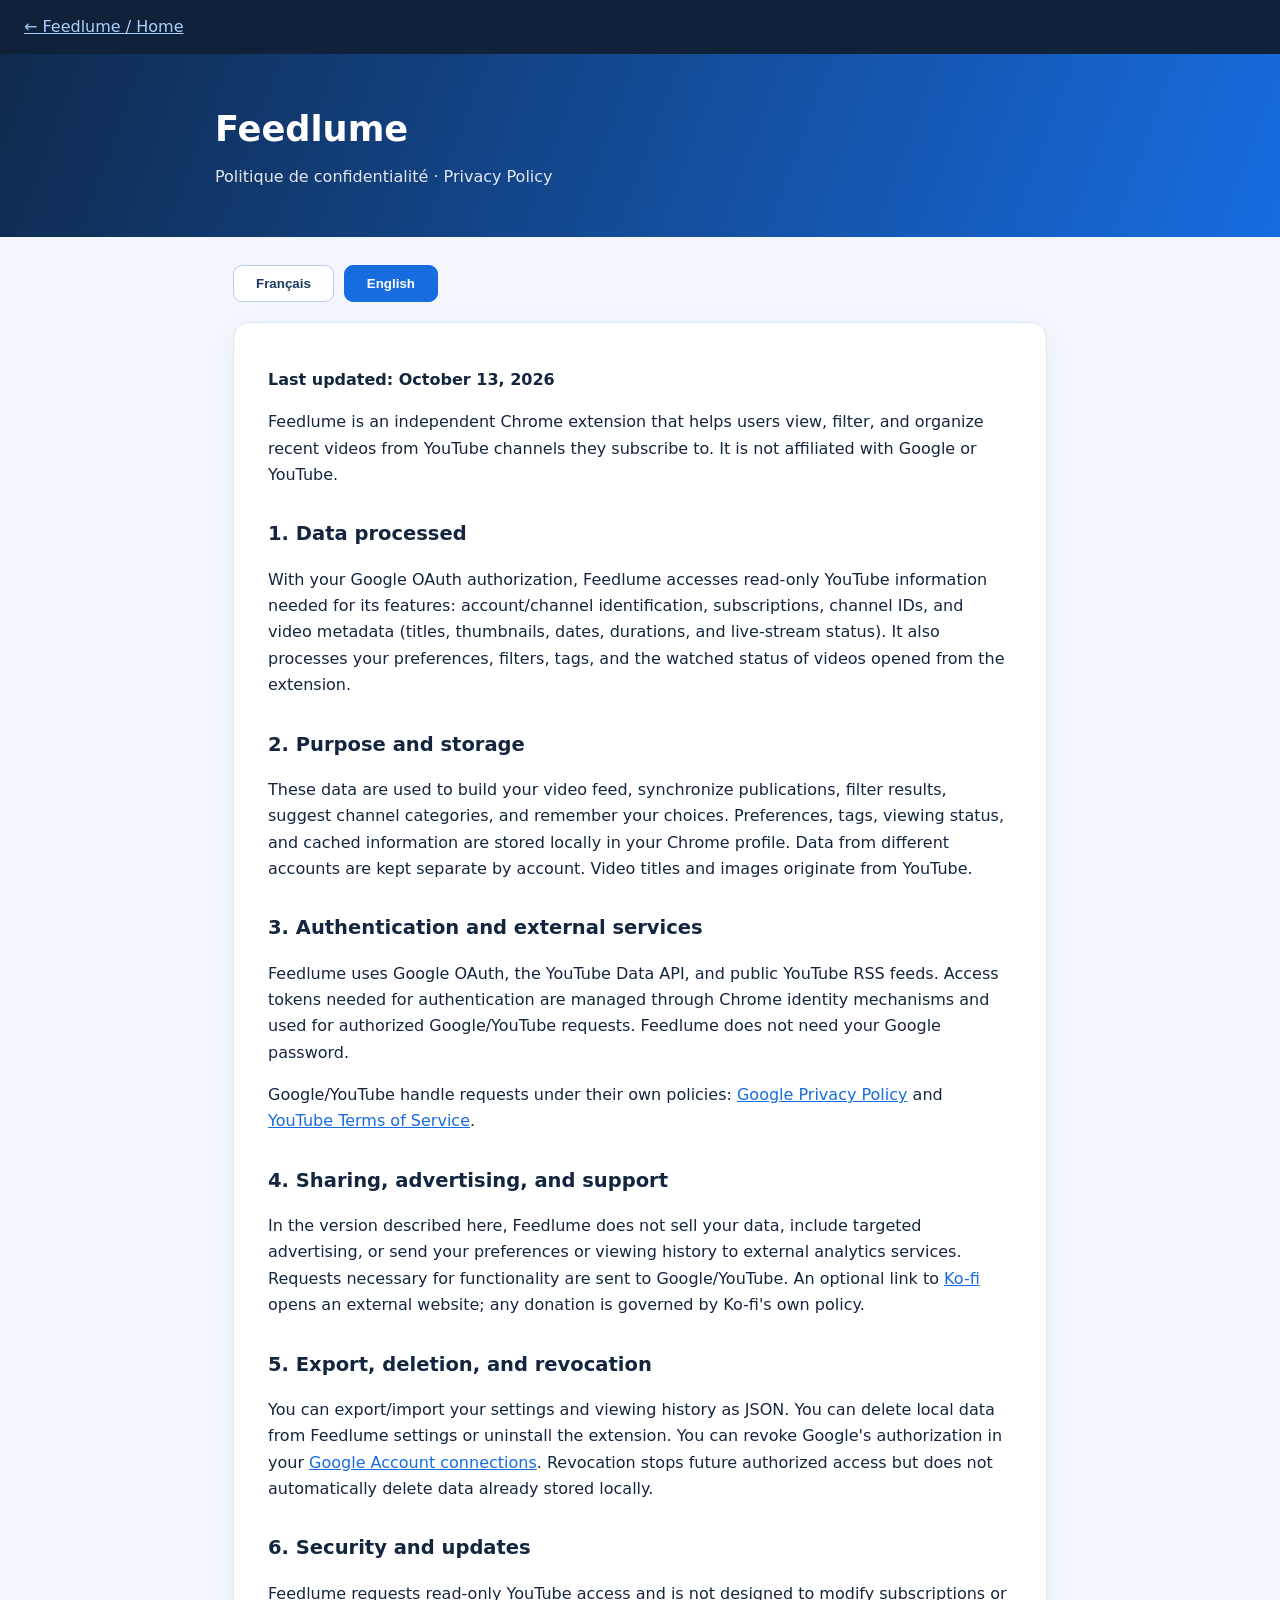
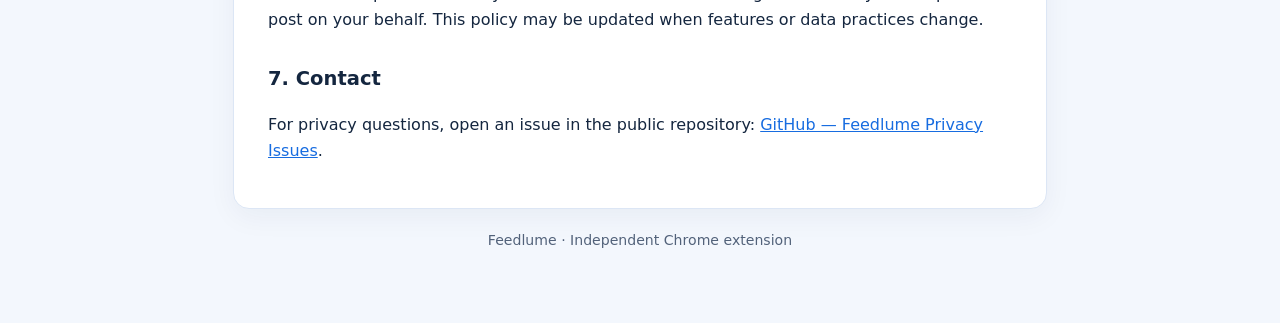
==== privacy/index.html @ 208792be "Add files via upload" ====
<!doctype html>
<html lang="fr">
<head>
<meta charset="utf-8"><meta name="viewport" content="width=device-width, initial-scale=1">
<title>Feedlume — Politique de confidentialité / Privacy Policy</title>
<meta name="description" content="Politique de confidentialité de l’extension Chrome Feedlume / Feedlume Chrome extension privacy policy.">
<style>
:root{color-scheme:light dark;font-family:system-ui,-apple-system,Segoe UI,Roboto,sans-serif}*{box-sizing:border-box}body{margin:0;background:#f3f7fd;color:#14263f;line-height:1.65}header{background:linear-gradient(110deg,#102a4d,#176ce0);color:white;padding:46px 20px}main{max-width:850px;margin:28px auto 70px;padding:0 18px}article{background:white;border:1px solid #dce6f5;border-radius:16px;padding:28px 34px;box-shadow:0 8px 28px #102a4d0d}h1{margin:0;font-size:2.2rem}h2{margin:30px 0 8px;font-size:1.22rem}p,li{font-size:1rem}a{color:#176ce0}header p{margin:6px 0 0;opacity:.88}.tabs{display:flex;gap:10px;margin:0 0 20px}.tabs button{border:1px solid #b9cbea;background:white;color:#193a63;padding:10px 22px;border-radius:9px;font-weight:700;cursor:pointer}.tabs button[aria-pressed=true]{background:#176ce0;color:white;border-color:#176ce0}.lang[hidden]{display:none}footer{font-size:.88rem;color:#52627a;margin:20px 0;text-align:center}@media(max-width:560px){article{padding:22px 18px}h1{font-size:1.7rem}}
</style>
</head>
<body>
<nav style="padding:14px 24px;background:#10213a"><a href="/" style="color:#a9d1ff">← Feedlume / Home</a></nav><header><div style="max-width:850px;margin:auto"><h1>Feedlume</h1><p>Politique de confidentialité · Privacy Policy</p></div></header>
<main>
<div class="tabs" role="group" aria-label="Language"><button type="button" id="frButton" aria-pressed="true">Français</button><button type="button" id="enButton" aria-pressed="false">English</button></div>
<article class="lang" id="fr" lang="fr">
<p><strong>Dernière mise à jour : 13 octobre 2026</strong></p>
<p>Feedlume est une extension Chrome indépendante qui aide à consulter, filtrer et organiser les vidéos récentes des chaînes YouTube auxquelles vous êtes abonné. Elle n’est pas affiliée à Google ou YouTube.</p>
<h2>1. Données traitées</h2>
<p>Avec votre autorisation Google OAuth, Feedlume accède en lecture seule aux données YouTube nécessaires à ses fonctions : identification du compte/chaîne, liste des abonnements, identifiants de chaînes et métadonnées des vidéos (titres, miniatures, dates, durées et états de diffusion). Feedlume traite aussi vos préférences, filtres, tags et l’état « consulté » des vidéos ouvertes depuis l’extension.</p>
<h2>2. Utilisation et conservation</h2>
<p>Ces données servent à construire votre flux de vidéos, synchroniser les publications, filtrer les résultats, proposer des catégories de chaînes et mémoriser vos choix. Les préférences, tags, historiques de consultation et données mises en cache sont conservés localement dans votre profil Chrome. Les données de différents comptes sont séparées par compte. Les titres et images des vidéos proviennent de YouTube.</p>
<h2>3. Connexion et services externes</h2>
<p>Feedlume utilise Google OAuth et l’API YouTube Data ainsi que les flux RSS publics YouTube. Les jetons d’accès nécessaires à l’authentification sont gérés par les mécanismes d’identité de Chrome ; Feedlume les utilise pour les appels autorisés à Google/YouTube. Feedlume n’a pas besoin de votre mot de passe Google.</p>
<p>Les services Google/YouTube traitent les requêtes selon leurs propres règles : <a href="https://policies.google.com/privacy">Politique de confidentialité Google</a> et <a href="https://www.youtube.com/t/terms">Conditions YouTube</a>.</p>
<h2>4. Partage, publicité et soutien</h2>
<p>Dans la version décrite ici, Feedlume ne vend pas vos données, n’intègre pas de publicité ciblée et ne transmet pas vos préférences ou historiques à un service d’analyse externe. Les requêtes nécessaires au fonctionnement sont envoyées à Google/YouTube. Un lien facultatif vers <a href="https://ko-fi.com/ppraistlin">Ko-fi</a> ouvre un site externe : tout don y est régi par la politique de Ko-fi.</p>
<h2>5. Export, suppression et révocation</h2>
<p>Vous pouvez exporter/importer vos paramètres et historiques au format JSON. Vous pouvez supprimer les données locales depuis les paramètres de Feedlume ou désinstaller l’extension. Vous pouvez révoquer l’autorisation Google dans les <a href="https://myaccount.google.com/connections">connexions de votre compte Google</a>. La révocation empêche les futurs accès autorisés mais ne supprime pas automatiquement les données déjà stockées localement.</p>
<h2>6. Sécurité et modifications</h2>
<p>Feedlume demande l’accès YouTube en lecture seule et n’est pas conçu pour modifier vos abonnements ou publier en votre nom. Cette politique peut être mise à jour si les fonctionnalités ou les traitements de données changent.</p>
<h2>7. Contact</h2>
<p>Pour toute question concernant la confidentialité, ouvrez une demande dans le dépôt public : <a href="https://github.com/ppRaistlin/feedlume-privacy/issues">GitHub — Feedlume Privacy Issues</a>.</p>
</article>
<article class="lang" id="en" lang="en" hidden>
<p><strong>Last updated: October 13, 2026</strong></p>
<p>Feedlume is an independent Chrome extension that helps users view, filter, and organize recent videos from YouTube channels they subscribe to. It is not affiliated with Google or YouTube.</p>
<h2>1. Data processed</h2>
<p>With your Google OAuth authorization, Feedlume accesses read-only YouTube information needed for its features: account/channel identification, subscriptions, channel IDs, and video metadata (titles, thumbnails, dates, durations, and live-stream status). It also processes your preferences, filters, tags, and the watched status of videos opened from the extension.</p>
<h2>2. Purpose and storage</h2>
<p>These data are used to build your video feed, synchronize publications, filter results, suggest channel categories, and remember your choices. Preferences, tags, viewing status, and cached information are stored locally in your Chrome profile. Data from different accounts are kept separate by account. Video titles and images originate from YouTube.</p>
<h2>3. Authentication and external services</h2>
<p>Feedlume uses Google OAuth, the YouTube Data API, and public YouTube RSS feeds. Access tokens needed for authentication are managed through Chrome identity mechanisms and used for authorized Google/YouTube requests. Feedlume does not need your Google password.</p>
<p>Google/YouTube handle requests under their own policies: <a href="https://policies.google.com/privacy">Google Privacy Policy</a> and <a href="https://www.youtube.com/t/terms">YouTube Terms of Service</a>.</p>
<h2>4. Sharing, advertising, and support</h2>
<p>In the version described here, Feedlume does not sell your data, include targeted advertising, or send your preferences or viewing history to external analytics services. Requests necessary for functionality are sent to Google/YouTube. An optional link to <a href="https://ko-fi.com/ppraistlin">Ko-fi</a> opens an external website; any donation is governed by Ko-fi's own policy.</p>
<h2>5. Export, deletion, and revocation</h2>
<p>You can export/import your settings and viewing history as JSON. You can delete local data from Feedlume settings or uninstall the extension. You can revoke Google's authorization in your <a href="https://myaccount.google.com/connections">Google Account connections</a>. Revocation stops future authorized access but does not automatically delete data already stored locally.</p>
<h2>6. Security and updates</h2>
<p>Feedlume requests read-only YouTube access and is not designed to modify subscriptions or post on your behalf. This policy may be updated when features or data practices change.</p>
<h2>7. Contact</h2>
<p>For privacy questions, open an issue in the public repository: <a href="https://github.com/ppRaistlin/feedlume-privacy/issues">GitHub — Feedlume Privacy Issues</a>.</p>
</article>
<footer>Feedlume · Independent Chrome extension</footer>
</main>
<script>
const fr=document.getElementById('fr'),en=document.getElementById('en'),frB=document.getElementById('frButton'),enB=document.getElementById('enButton');
function show(lang){const english=lang==='en';fr.hidden=english;en.hidden=!english;frB.setAttribute('aria-pressed',String(!english));enB.setAttribute('aria-pressed',String(english));document.documentElement.lang=lang;}
frB.addEventListener('click',()=>show('fr'));enB.addEventListener('click',()=>show('en'));
if((navigator.language||'').toLowerCase().startsWith('en'))show('en');
</script>
</body></html>
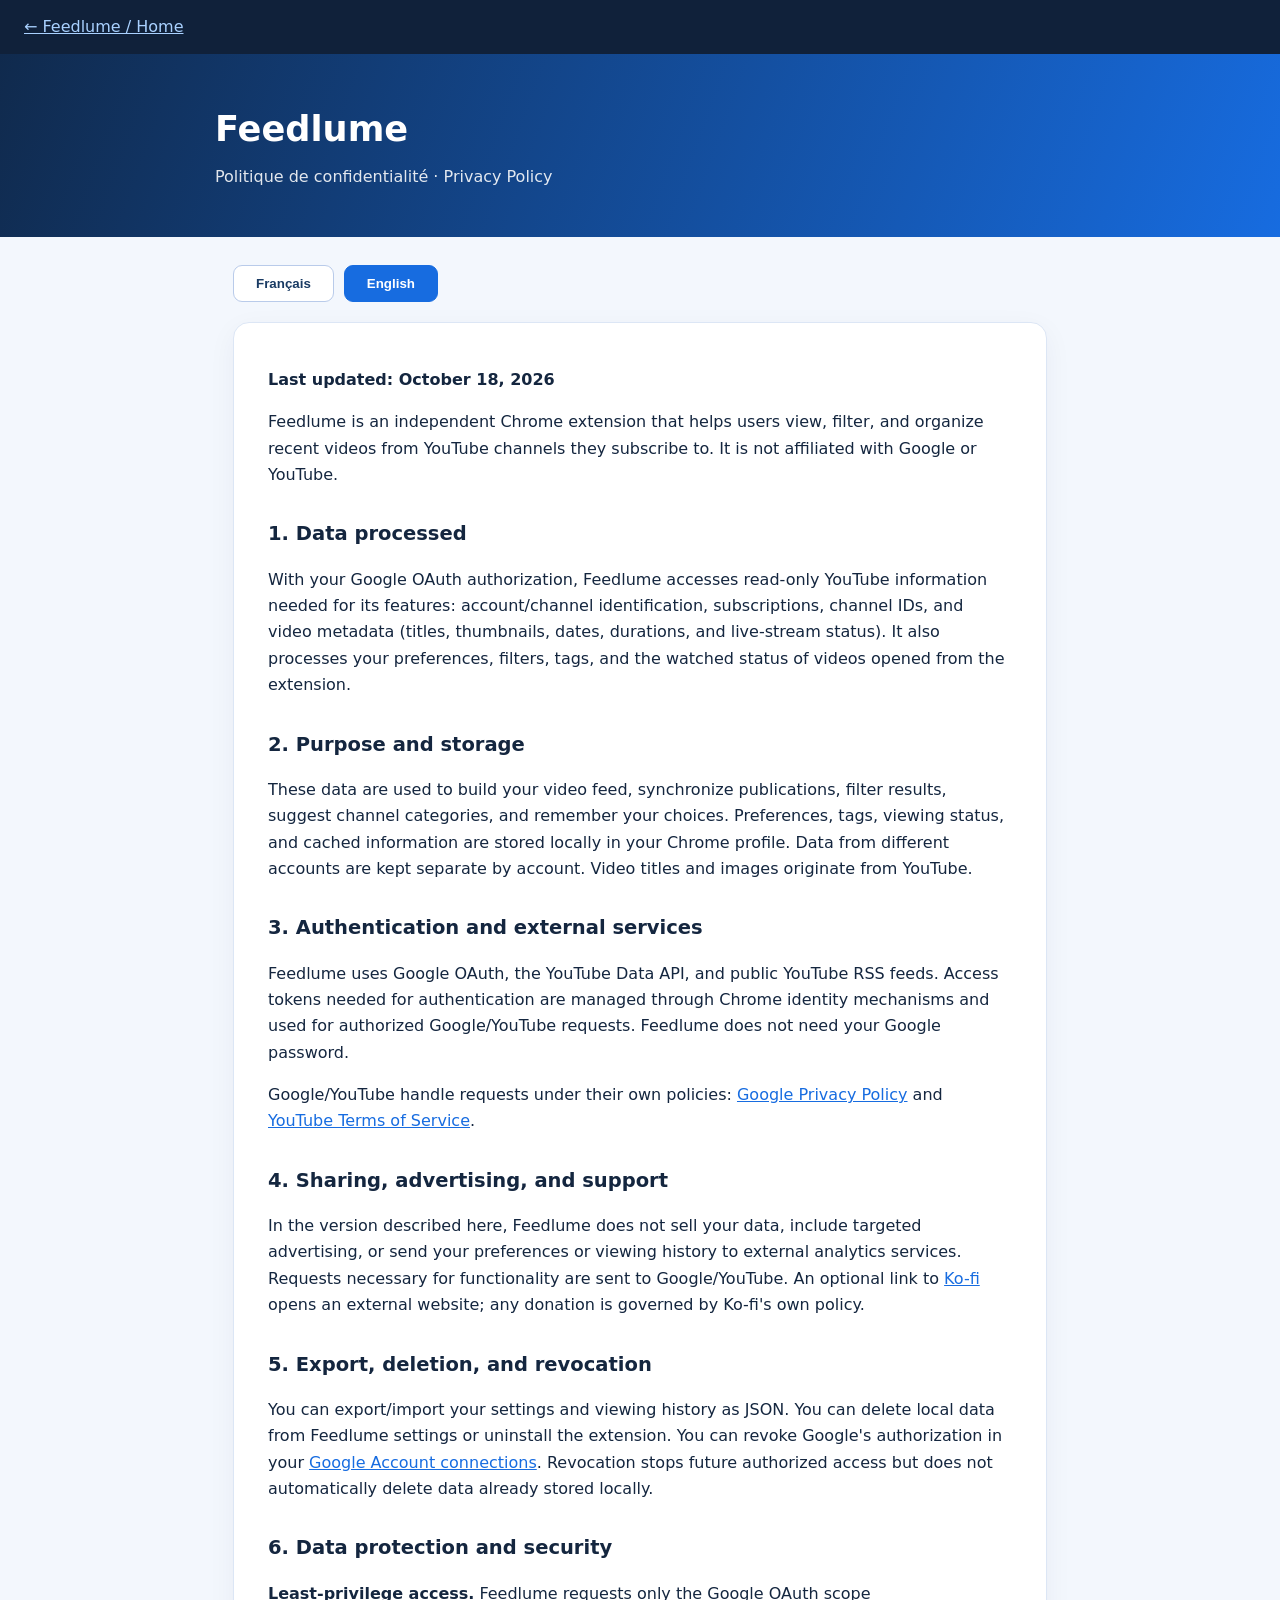
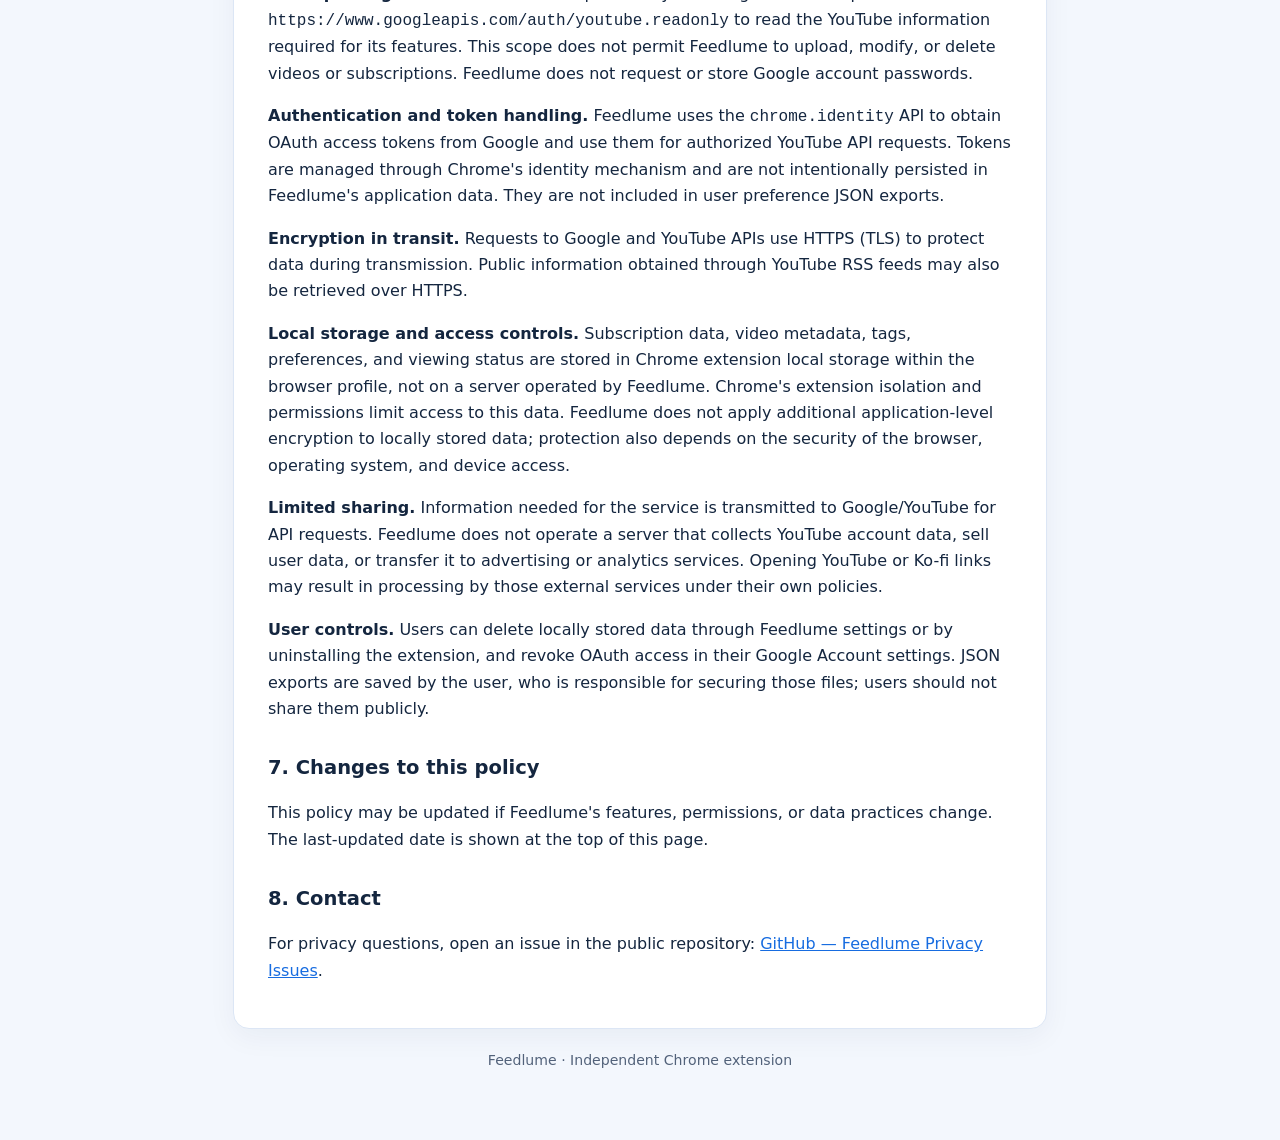
==== commit 380afbd2: "Add files via upload" ====
--- a/privacy/index.html
+++ b/privacy/index.html
@@ -13,7 +13,7 @@
 <main>
 <div class="tabs" role="group" aria-label="Language"><button type="button" id="frButton" aria-pressed="true">Français</button><button type="button" id="enButton" aria-pressed="false">English</button></div>
 <article class="lang" id="fr" lang="fr">
-<p><strong>Dernière mise à jour : 13 octobre 2026</strong></p>
+<p><strong>Dernière mise à jour : 18 octobre 2026</strong></p>
 <p>Feedlume est une extension Chrome indépendante qui aide à consulter, filtrer et organiser les vidéos récentes des chaînes YouTube auxquelles vous êtes abonné. Elle n’est pas affiliée à Google ou YouTube.</p>
 <h2>1. Données traitées</h2>
 <p>Avec votre autorisation Google OAuth, Feedlume accède en lecture seule aux données YouTube nécessaires à ses fonctions : identification du compte/chaîne, liste des abonnements, identifiants de chaînes et métadonnées des vidéos (titres, miniatures, dates, durées et états de diffusion). Feedlume traite aussi vos préférences, filtres, tags et l’état « consulté » des vidéos ouvertes depuis l’extension.</p>
@@ -26,13 +26,20 @@
 <p>Dans la version décrite ici, Feedlume ne vend pas vos données, n’intègre pas de publicité ciblée et ne transmet pas vos préférences ou historiques à un service d’analyse externe. Les requêtes nécessaires au fonctionnement sont envoyées à Google/YouTube. Un lien facultatif vers <a href="https://ko-fi.com/ppraistlin">Ko-fi</a> ouvre un site externe : tout don y est régi par la politique de Ko-fi.</p>
 <h2>5. Export, suppression et révocation</h2>
 <p>Vous pouvez exporter/importer vos paramètres et historiques au format JSON. Vous pouvez supprimer les données locales depuis les paramètres de Feedlume ou désinstaller l’extension. Vous pouvez révoquer l’autorisation Google dans les <a href="https://myaccount.google.com/connections">connexions de votre compte Google</a>. La révocation empêche les futurs accès autorisés mais ne supprime pas automatiquement les données déjà stockées localement.</p>
-<h2>6. Sécurité et modifications</h2>
-<p>Feedlume demande l’accès YouTube en lecture seule et n’est pas conçu pour modifier vos abonnements ou publier en votre nom. Cette politique peut être mise à jour si les fonctionnalités ou les traitements de données changent.</p>
-<h2>7. Contact</h2>
+<h2>6. Protection et sécurité des données</h2>
+<p><strong>Accès limité.</strong> Feedlume demande uniquement l’autorisation Google OAuth <code>https://www.googleapis.com/auth/youtube.readonly</code> pour lire les informations YouTube nécessaires à ses fonctionnalités. Cette autorisation ne permet pas à Feedlume de publier, modifier ou supprimer des vidéos ou des abonnements. Aucun mot de passe Google n’est demandé ou enregistré par Feedlume.</p>
+<p><strong>Authentification.</strong> Feedlume utilise l’API <code>chrome.identity</code> pour demander des jetons OAuth à Google et les utiliser lors des appels autorisés à YouTube. Les jetons sont gérés par le mécanisme d’identité de Chrome et ne sont pas volontairement enregistrés dans les données applicatives de Feedlume. Ils ne sont pas inclus dans les exports JSON de préférences.</p>
+<p><strong>Chiffrement en transit.</strong> Les requêtes vers les API Google et YouTube sont effectuées via HTTPS (TLS), qui protège les données pendant leur transmission. Les informations publiques obtenues via les flux RSS YouTube peuvent également être récupérées par HTTPS.</p>
+<p><strong>Stockage et accès local.</strong> Les abonnements, métadonnées vidéo, tags, préférences et états de consultation sont conservés dans le stockage local de l’extension Chrome, dans le profil du navigateur. Ils ne sont pas stockés sur un serveur exploité par Feedlume. L’accès à ces données est limité par l’isolation et les permissions des extensions Chrome. Feedlume ne met pas en place de chiffrement applicatif supplémentaire pour ces données locales : leur protection dépend aussi de la sécurité du navigateur, du système et de l’accès à l’appareil.</p>
+<p><strong>Partage limité.</strong> Les données nécessaires aux fonctionnalités sont transmises aux services Google/YouTube pour les requêtes API. Feedlume n’exploite pas de serveur de collecte des données YouTube, ne vend pas les données des utilisateurs et ne les transmet pas à des services publicitaires ou d’analyse. L’ouverture de liens YouTube ou Ko-fi peut entraîner un traitement des données par ces services selon leurs propres politiques.</p>
+<p><strong>Contrôle par l’utilisateur.</strong> Les données locales peuvent être supprimées depuis les paramètres de Feedlume ou en désinstallant l’extension. L’accès OAuth peut être révoqué dans les paramètres du compte Google. Les exports JSON sont enregistrés par l’utilisateur : leur sécurité dépend de l’emplacement où ils sont conservés. Nous recommandons de ne pas les partager publiquement.</p>
+<h2>7. Modifications de cette politique</h2>
+<p>Cette politique peut évoluer si les fonctionnalités, les autorisations ou les traitements de données de Feedlume changent. La date de mise à jour figurera en haut de la page.</p>
+<h2>8. Contact</h2>
 <p>Pour toute question concernant la confidentialité, ouvrez une demande dans le dépôt public : <a href="https://github.com/ppRaistlin/feedlume-privacy/issues">GitHub — Feedlume Privacy Issues</a>.</p>
 </article>
 <article class="lang" id="en" lang="en" hidden>
-<p><strong>Last updated: October 13, 2026</strong></p>
+<p><strong>Last updated: October 18, 2026</strong></p>
 <p>Feedlume is an independent Chrome extension that helps users view, filter, and organize recent videos from YouTube channels they subscribe to. It is not affiliated with Google or YouTube.</p>
 <h2>1. Data processed</h2>
 <p>With your Google OAuth authorization, Feedlume accesses read-only YouTube information needed for its features: account/channel identification, subscriptions, channel IDs, and video metadata (titles, thumbnails, dates, durations, and live-stream status). It also processes your preferences, filters, tags, and the watched status of videos opened from the extension.</p>
@@ -45,9 +52,16 @@
 <p>In the version described here, Feedlume does not sell your data, include targeted advertising, or send your preferences or viewing history to external analytics services. Requests necessary for functionality are sent to Google/YouTube. An optional link to <a href="https://ko-fi.com/ppraistlin">Ko-fi</a> opens an external website; any donation is governed by Ko-fi's own policy.</p>
 <h2>5. Export, deletion, and revocation</h2>
 <p>You can export/import your settings and viewing history as JSON. You can delete local data from Feedlume settings or uninstall the extension. You can revoke Google's authorization in your <a href="https://myaccount.google.com/connections">Google Account connections</a>. Revocation stops future authorized access but does not automatically delete data already stored locally.</p>
-<h2>6. Security and updates</h2>
-<p>Feedlume requests read-only YouTube access and is not designed to modify subscriptions or post on your behalf. This policy may be updated when features or data practices change.</p>
-<h2>7. Contact</h2>
+<h2>6. Data protection and security</h2>
+<p><strong>Least-privilege access.</strong> Feedlume requests only the Google OAuth scope <code>https://www.googleapis.com/auth/youtube.readonly</code> to read the YouTube information required for its features. This scope does not permit Feedlume to upload, modify, or delete videos or subscriptions. Feedlume does not request or store Google account passwords.</p>
+<p><strong>Authentication and token handling.</strong> Feedlume uses the <code>chrome.identity</code> API to obtain OAuth access tokens from Google and use them for authorized YouTube API requests. Tokens are managed through Chrome's identity mechanism and are not intentionally persisted in Feedlume's application data. They are not included in user preference JSON exports.</p>
+<p><strong>Encryption in transit.</strong> Requests to Google and YouTube APIs use HTTPS (TLS) to protect data during transmission. Public information obtained through YouTube RSS feeds may also be retrieved over HTTPS.</p>
+<p><strong>Local storage and access controls.</strong> Subscription data, video metadata, tags, preferences, and viewing status are stored in Chrome extension local storage within the browser profile, not on a server operated by Feedlume. Chrome's extension isolation and permissions limit access to this data. Feedlume does not apply additional application-level encryption to locally stored data; protection also depends on the security of the browser, operating system, and device access.</p>
+<p><strong>Limited sharing.</strong> Information needed for the service is transmitted to Google/YouTube for API requests. Feedlume does not operate a server that collects YouTube account data, sell user data, or transfer it to advertising or analytics services. Opening YouTube or Ko-fi links may result in processing by those external services under their own policies.</p>
+<p><strong>User controls.</strong> Users can delete locally stored data through Feedlume settings or by uninstalling the extension, and revoke OAuth access in their Google Account settings. JSON exports are saved by the user, who is responsible for securing those files; users should not share them publicly.</p>
+<h2>7. Changes to this policy</h2>
+<p>This policy may be updated if Feedlume's features, permissions, or data practices change. The last-updated date is shown at the top of this page.</p>
+<h2>8. Contact</h2>
 <p>For privacy questions, open an issue in the public repository: <a href="https://github.com/ppRaistlin/feedlume-privacy/issues">GitHub — Feedlume Privacy Issues</a>.</p>
 </article>
 <footer>Feedlume · Independent Chrome extension</footer>
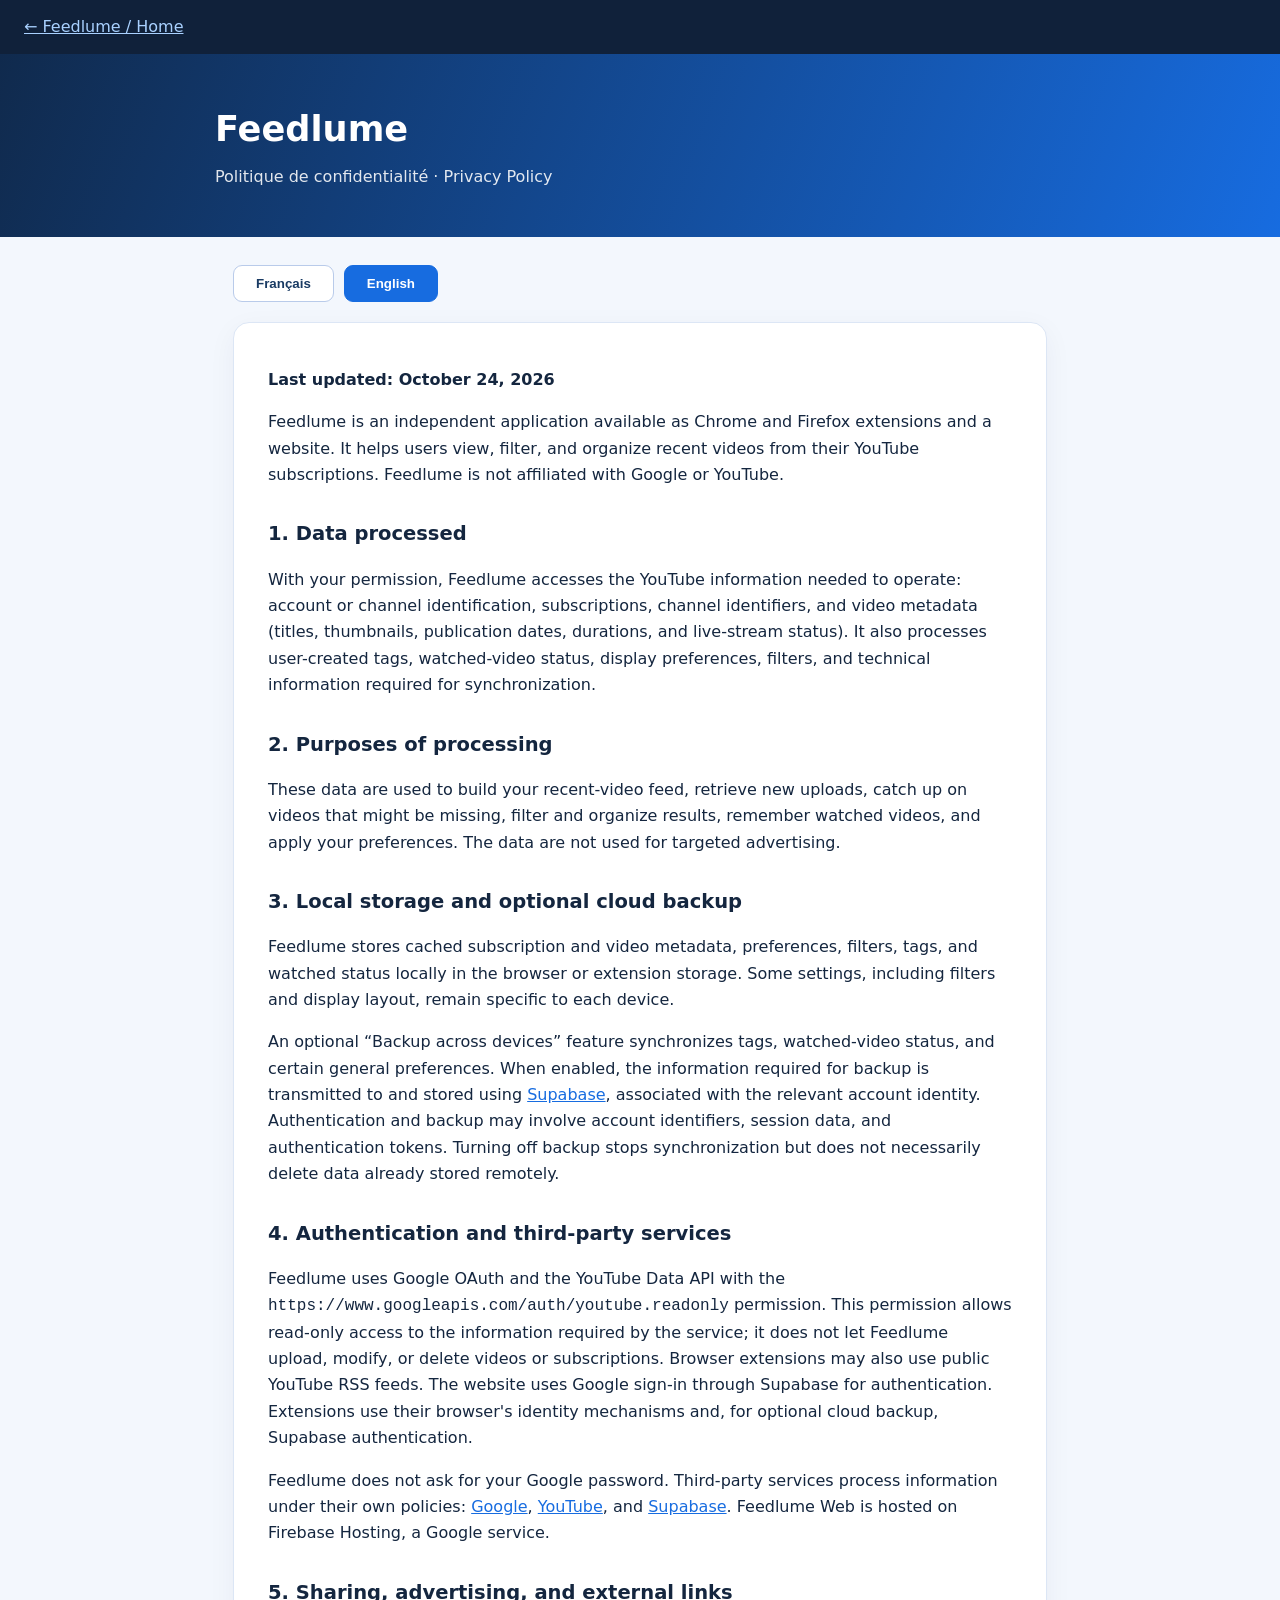
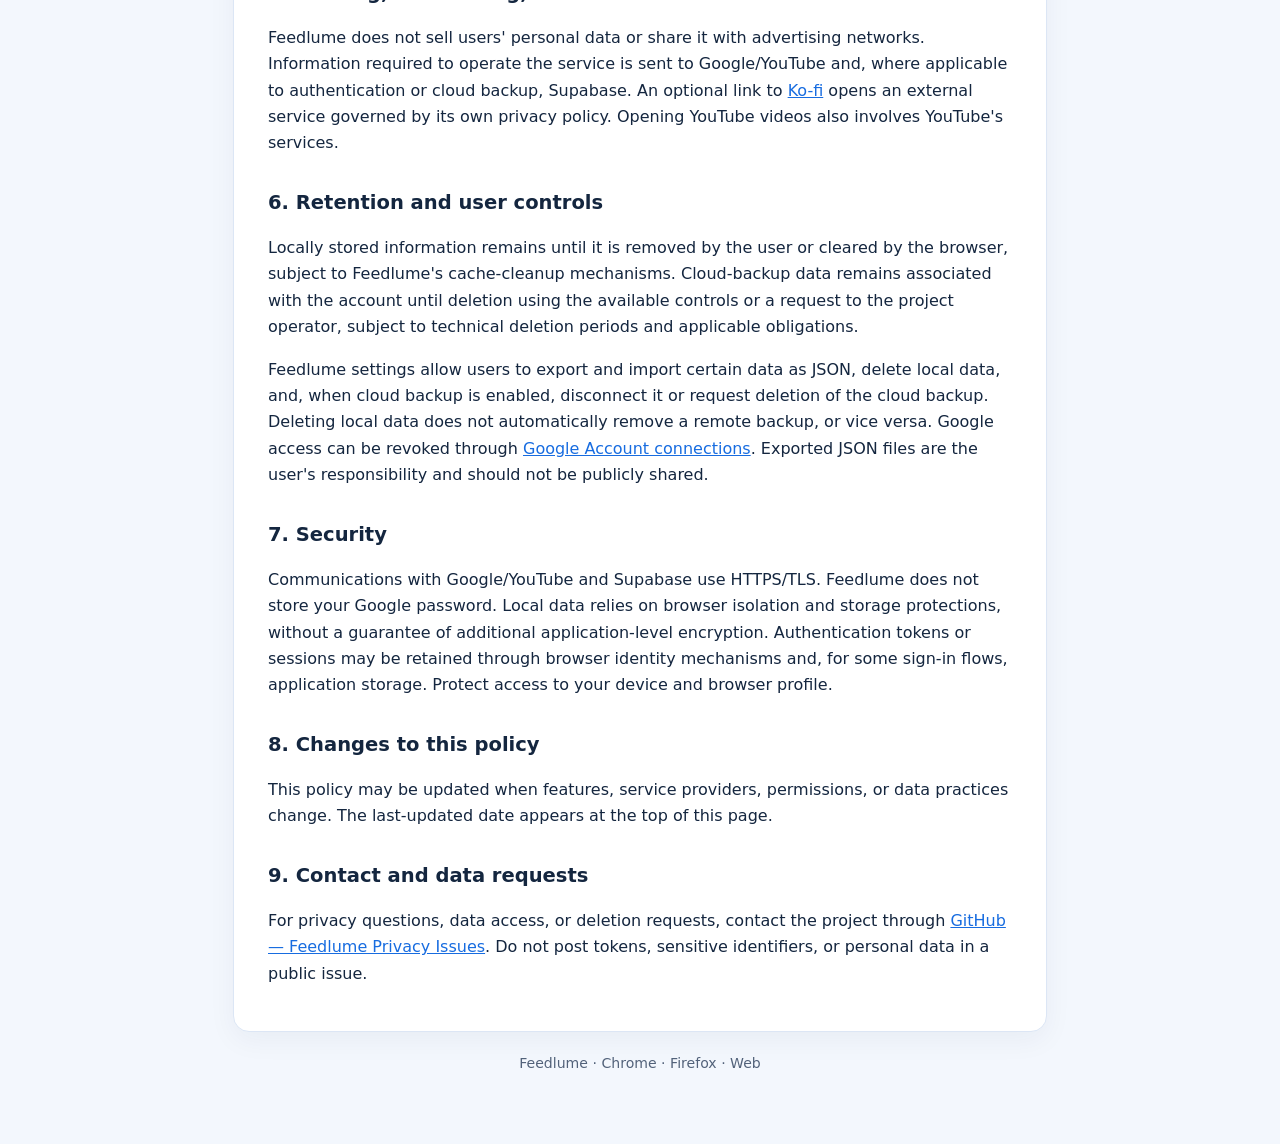
==== commit 1717d4c2: "Add files via upload" ====
--- a/privacy/index.html
+++ b/privacy/index.html
@@ -1,9 +1,11 @@
 <!doctype html>
+
+
 <html lang="fr">
 <head>
-<meta charset="utf-8"><meta name="viewport" content="width=device-width, initial-scale=1">
+<meta charset="utf-8"/><meta content="width=device-width, initial-scale=1" name="viewport"/>
 <title>Feedlume — Politique de confidentialité / Privacy Policy</title>
-<meta name="description" content="Politique de confidentialité de l’extension Chrome Feedlume / Feedlume Chrome extension privacy policy.">
+<meta content="Politique de confidentialité Feedlume pour Chrome, Firefox et Web / Feedlume privacy policy for Chrome, Firefox and Web." name="description"/>
 <style>
 :root{color-scheme:light dark;font-family:system-ui,-apple-system,Segoe UI,Roboto,sans-serif}*{box-sizing:border-box}body{margin:0;background:#f3f7fd;color:#14263f;line-height:1.65}header{background:linear-gradient(110deg,#102a4d,#176ce0);color:white;padding:46px 20px}main{max-width:850px;margin:28px auto 70px;padding:0 18px}article{background:white;border:1px solid #dce6f5;border-radius:16px;padding:28px 34px;box-shadow:0 8px 28px #102a4d0d}h1{margin:0;font-size:2.2rem}h2{margin:30px 0 8px;font-size:1.22rem}p,li{font-size:1rem}a{color:#176ce0}header p{margin:6px 0 0;opacity:.88}.tabs{display:flex;gap:10px;margin:0 0 20px}.tabs button{border:1px solid #b9cbea;background:white;color:#193a63;padding:10px 22px;border-radius:9px;font-weight:700;cursor:pointer}.tabs button[aria-pressed=true]{background:#176ce0;color:white;border-color:#176ce0}.lang[hidden]{display:none}footer{font-size:.88rem;color:#52627a;margin:20px 0;text-align:center}@media(max-width:560px){article{padding:22px 18px}h1{font-size:1.7rem}}
 </style>
@@ -11,60 +13,58 @@
 <body>
 <nav style="padding:14px 24px;background:#10213a"><a href="/" style="color:#a9d1ff">← Feedlume / Home</a></nav><header><div style="max-width:850px;margin:auto"><h1>Feedlume</h1><p>Politique de confidentialité · Privacy Policy</p></div></header>
 <main>
-<div class="tabs" role="group" aria-label="Language"><button type="button" id="frButton" aria-pressed="true">Français</button><button type="button" id="enButton" aria-pressed="false">English</button></div>
+<div aria-label="Language" class="tabs" role="group"><button aria-pressed="true" id="frButton" type="button">Français</button><button aria-pressed="false" id="enButton" type="button">English</button></div>
 <article class="lang" id="fr" lang="fr">
-<p><strong>Dernière mise à jour : 18 octobre 2026</strong></p>
-<p>Feedlume est une extension Chrome indépendante qui aide à consulter, filtrer et organiser les vidéos récentes des chaînes YouTube auxquelles vous êtes abonné. Elle n’est pas affiliée à Google ou YouTube.</p>
+<p><strong>Dernière mise à jour : 24 octobre 2026</strong></p>
+<p>Feedlume est une application indépendante disponible sous forme d’extensions Chrome et Firefox et de site Web. Elle permet de consulter, filtrer et organiser les vidéos récentes des chaînes YouTube auxquelles vous êtes abonné. Feedlume n’est pas affilié à Google ou YouTube.</p>
 <h2>1. Données traitées</h2>
-<p>Avec votre autorisation Google OAuth, Feedlume accède en lecture seule aux données YouTube nécessaires à ses fonctions : identification du compte/chaîne, liste des abonnements, identifiants de chaînes et métadonnées des vidéos (titres, miniatures, dates, durées et états de diffusion). Feedlume traite aussi vos préférences, filtres, tags et l’état « consulté » des vidéos ouvertes depuis l’extension.</p>
-<h2>2. Utilisation et conservation</h2>
-<p>Ces données servent à construire votre flux de vidéos, synchroniser les publications, filtrer les résultats, proposer des catégories de chaînes et mémoriser vos choix. Les préférences, tags, historiques de consultation et données mises en cache sont conservés localement dans votre profil Chrome. Les données de différents comptes sont séparées par compte. Les titres et images des vidéos proviennent de YouTube.</p>
-<h2>3. Connexion et services externes</h2>
-<p>Feedlume utilise Google OAuth et l’API YouTube Data ainsi que les flux RSS publics YouTube. Les jetons d’accès nécessaires à l’authentification sont gérés par les mécanismes d’identité de Chrome ; Feedlume les utilise pour les appels autorisés à Google/YouTube. Feedlume n’a pas besoin de votre mot de passe Google.</p>
-<p>Les services Google/YouTube traitent les requêtes selon leurs propres règles : <a href="https://policies.google.com/privacy">Politique de confidentialité Google</a> et <a href="https://www.youtube.com/t/terms">Conditions YouTube</a>.</p>
-<h2>4. Partage, publicité et soutien</h2>
-<p>Dans la version décrite ici, Feedlume ne vend pas vos données, n’intègre pas de publicité ciblée et ne transmet pas vos préférences ou historiques à un service d’analyse externe. Les requêtes nécessaires au fonctionnement sont envoyées à Google/YouTube. Un lien facultatif vers <a href="https://ko-fi.com/ppraistlin">Ko-fi</a> ouvre un site externe : tout don y est régi par la politique de Ko-fi.</p>
-<h2>5. Export, suppression et révocation</h2>
-<p>Vous pouvez exporter/importer vos paramètres et historiques au format JSON. Vous pouvez supprimer les données locales depuis les paramètres de Feedlume ou désinstaller l’extension. Vous pouvez révoquer l’autorisation Google dans les <a href="https://myaccount.google.com/connections">connexions de votre compte Google</a>. La révocation empêche les futurs accès autorisés mais ne supprime pas automatiquement les données déjà stockées localement.</p>
-<h2>6. Protection et sécurité des données</h2>
-<p><strong>Accès limité.</strong> Feedlume demande uniquement l’autorisation Google OAuth <code>https://www.googleapis.com/auth/youtube.readonly</code> pour lire les informations YouTube nécessaires à ses fonctionnalités. Cette autorisation ne permet pas à Feedlume de publier, modifier ou supprimer des vidéos ou des abonnements. Aucun mot de passe Google n’est demandé ou enregistré par Feedlume.</p>
-<p><strong>Authentification.</strong> Feedlume utilise l’API <code>chrome.identity</code> pour demander des jetons OAuth à Google et les utiliser lors des appels autorisés à YouTube. Les jetons sont gérés par le mécanisme d’identité de Chrome et ne sont pas volontairement enregistrés dans les données applicatives de Feedlume. Ils ne sont pas inclus dans les exports JSON de préférences.</p>
-<p><strong>Chiffrement en transit.</strong> Les requêtes vers les API Google et YouTube sont effectuées via HTTPS (TLS), qui protège les données pendant leur transmission. Les informations publiques obtenues via les flux RSS YouTube peuvent également être récupérées par HTTPS.</p>
-<p><strong>Stockage et accès local.</strong> Les abonnements, métadonnées vidéo, tags, préférences et états de consultation sont conservés dans le stockage local de l’extension Chrome, dans le profil du navigateur. Ils ne sont pas stockés sur un serveur exploité par Feedlume. L’accès à ces données est limité par l’isolation et les permissions des extensions Chrome. Feedlume ne met pas en place de chiffrement applicatif supplémentaire pour ces données locales : leur protection dépend aussi de la sécurité du navigateur, du système et de l’accès à l’appareil.</p>
-<p><strong>Partage limité.</strong> Les données nécessaires aux fonctionnalités sont transmises aux services Google/YouTube pour les requêtes API. Feedlume n’exploite pas de serveur de collecte des données YouTube, ne vend pas les données des utilisateurs et ne les transmet pas à des services publicitaires ou d’analyse. L’ouverture de liens YouTube ou Ko-fi peut entraîner un traitement des données par ces services selon leurs propres politiques.</p>
-<p><strong>Contrôle par l’utilisateur.</strong> Les données locales peuvent être supprimées depuis les paramètres de Feedlume ou en désinstallant l’extension. L’accès OAuth peut être révoqué dans les paramètres du compte Google. Les exports JSON sont enregistrés par l’utilisateur : leur sécurité dépend de l’emplacement où ils sont conservés. Nous recommandons de ne pas les partager publiquement.</p>
-<h2>7. Modifications de cette politique</h2>
-<p>Cette politique peut évoluer si les fonctionnalités, les autorisations ou les traitements de données de Feedlume changent. La date de mise à jour figurera en haut de la page.</p>
-<h2>8. Contact</h2>
-<p>Pour toute question concernant la confidentialité, ouvrez une demande dans le dépôt public : <a href="https://github.com/ppRaistlin/feedlume-privacy/issues">GitHub — Feedlume Privacy Issues</a>.</p>
+<p>Avec votre autorisation, Feedlume accède aux informations YouTube nécessaires au service : identification du compte ou de la chaîne, abonnements, identifiants de chaînes et métadonnées vidéo (titres, miniatures, dates, durées et états des directs). L’application traite aussi les tags créés par l’utilisateur, les vidéos marquées comme consultées, les préférences d’affichage, les filtres et les données techniques nécessaires à la synchronisation.</p>
+<h2>2. Finalités</h2>
+<p>Ces informations servent à construire le flux de vidéos récentes, récupérer les nouvelles publications, effectuer un rattrapage des vidéos éventuellement manquantes, filtrer et organiser les résultats, mémoriser les vidéos consultées et appliquer vos préférences. Les données ne sont pas utilisées pour diffuser des publicités ciblées.</p>
+<h2>3. Stockage local et sauvegarde facultative</h2>
+<p>Feedlume conserve localement, dans le navigateur ou le stockage de l’extension, des abonnements et métadonnées vidéo en cache, préférences, filtres, tags et états « consulté ». Certaines préférences, notamment les filtres et la présentation de l’interface, restent propres à chaque appareil.</p>
+<p>Une fonction facultative de « Sauvegarde entre appareils » permet de synchroniser les tags, les états des vidéos consultées et certaines préférences générales. Lorsqu’elle est activée, les informations nécessaires à cette sauvegarde sont transmises et conservées à l’aide du service <a href="https://supabase.com/privacy">Supabase</a>, associées à l’identité du compte utilisé. La connexion et la sauvegarde peuvent nécessiter des identifiants de compte, des données de session et des jetons d’authentification. La désactivation de la sauvegarde arrête sa synchronisation ; elle ne signifie pas nécessairement que les données distantes sont supprimées.</p>
+<h2>4. Connexion et services tiers</h2>
+<p>Feedlume utilise Google OAuth et l’API YouTube Data avec l’autorisation <code>https://www.googleapis.com/auth/youtube.readonly</code>. Cette autorisation permet la lecture des informations nécessaires, mais ne permet pas à Feedlume de publier, modifier ou supprimer vos vidéos et abonnements. Les extensions peuvent également utiliser les flux RSS publics de YouTube. Le site Web utilise une connexion Google intégrée à Supabase pour l’authentification. Les extensions utilisent les mécanismes d’identité de leur navigateur et, pour la sauvegarde facultative, l’authentification Supabase.</p>
+<p>Feedlume ne vous demande pas votre mot de passe Google. Les services externes traitent les informations selon leurs propres politiques : <a href="https://policies.google.com/privacy">Google</a>, <a href="https://www.youtube.com/t/terms">YouTube</a> et <a href="https://supabase.com/privacy">Supabase</a>. Le site Feedlume Web est diffusé via Firebase Hosting, un service Google.</p>
+<h2>5. Partage, publicité et liens externes</h2>
+<p>Feedlume ne vend pas les données personnelles des utilisateurs et ne les transmet pas à des régies publicitaires. Les données nécessaires aux fonctionnalités sont communiquées à Google/YouTube et, si la sauvegarde cloud ou l’authentification correspondante est utilisée, à Supabase. Un lien facultatif vers <a href="https://ko-fi.com/ppraistlin">Ko-fi</a> ouvre un site tiers soumis à sa propre politique de confidentialité. Ouvrir une vidéo sur YouTube entraîne également l’utilisation des services YouTube.</p>
+<h2>6. Durée de conservation et contrôle des données</h2>
+<p>Les informations locales restent conservées jusqu’à leur suppression par l’utilisateur ou leur effacement par le navigateur, sous réserve des mécanismes de nettoyage de Feedlume. Les données de sauvegarde cloud restent associées au compte jusqu’à leur suppression via les contrôles disponibles ou une demande adressée au responsable du projet, sous réserve des délais techniques de suppression et des obligations applicables.</p>
+<p>Les paramètres de Feedlume permettent d’exporter et d’importer certaines données au format JSON, de supprimer les données locales et, lorsque la sauvegarde cloud est activée, de la désactiver ou de demander sa suppression. La suppression locale ne supprime pas automatiquement une sauvegarde distante, et inversement. Vous pouvez révoquer l’autorisation Google dans les <a href="https://myaccount.google.com/connections">connexions de votre compte Google</a>. Les fichiers JSON exportés sont sous votre responsabilité : évitez de les publier ou de les partager.</p>
+<h2>7. Sécurité</h2>
+<p>Les communications avec Google/YouTube et Supabase utilisent HTTPS/TLS. Feedlume n’enregistre pas votre mot de passe Google. Les données locales sont protégées par les mécanismes d’isolation et de stockage du navigateur, sans garantie de chiffrement applicatif supplémentaire. Les jetons ou sessions nécessaires à l’authentification peuvent être conservés par les mécanismes du navigateur et, pour certains parcours, par le stockage de l’application : protégez l’accès à votre appareil et à votre profil navigateur.</p>
+<h2>8. Évolution de cette politique</h2>
+<p>Cette politique peut être mise à jour en cas de modification des fonctionnalités, des prestataires, des autorisations ou des traitements. La date de dernière mise à jour est indiquée en tête de page.</p>
+<h2>9. Contact et demandes relatives aux données</h2>
+<p>Pour toute question concernant la confidentialité, l’accès ou la suppression des données, ouvrez une demande sur <a href="https://github.com/ppRaistlin/feedlume-privacy/issues">GitHub — Feedlume Privacy Issues</a>. Évitez de publier des jetons, identifiants sensibles ou données personnelles dans une demande publique.</p>
 </article>
-<article class="lang" id="en" lang="en" hidden>
-<p><strong>Last updated: October 18, 2026</strong></p>
-<p>Feedlume is an independent Chrome extension that helps users view, filter, and organize recent videos from YouTube channels they subscribe to. It is not affiliated with Google or YouTube.</p>
+<article class="lang" hidden="" id="en" lang="en">
+<p><strong>Last updated: October 24, 2026</strong></p>
+<p>Feedlume is an independent application available as Chrome and Firefox extensions and a website. It helps users view, filter, and organize recent videos from their YouTube subscriptions. Feedlume is not affiliated with Google or YouTube.</p>
 <h2>1. Data processed</h2>
-<p>With your Google OAuth authorization, Feedlume accesses read-only YouTube information needed for its features: account/channel identification, subscriptions, channel IDs, and video metadata (titles, thumbnails, dates, durations, and live-stream status). It also processes your preferences, filters, tags, and the watched status of videos opened from the extension.</p>
-<h2>2. Purpose and storage</h2>
-<p>These data are used to build your video feed, synchronize publications, filter results, suggest channel categories, and remember your choices. Preferences, tags, viewing status, and cached information are stored locally in your Chrome profile. Data from different accounts are kept separate by account. Video titles and images originate from YouTube.</p>
-<h2>3. Authentication and external services</h2>
-<p>Feedlume uses Google OAuth, the YouTube Data API, and public YouTube RSS feeds. Access tokens needed for authentication are managed through Chrome identity mechanisms and used for authorized Google/YouTube requests. Feedlume does not need your Google password.</p>
-<p>Google/YouTube handle requests under their own policies: <a href="https://policies.google.com/privacy">Google Privacy Policy</a> and <a href="https://www.youtube.com/t/terms">YouTube Terms of Service</a>.</p>
-<h2>4. Sharing, advertising, and support</h2>
-<p>In the version described here, Feedlume does not sell your data, include targeted advertising, or send your preferences or viewing history to external analytics services. Requests necessary for functionality are sent to Google/YouTube. An optional link to <a href="https://ko-fi.com/ppraistlin">Ko-fi</a> opens an external website; any donation is governed by Ko-fi's own policy.</p>
-<h2>5. Export, deletion, and revocation</h2>
-<p>You can export/import your settings and viewing history as JSON. You can delete local data from Feedlume settings or uninstall the extension. You can revoke Google's authorization in your <a href="https://myaccount.google.com/connections">Google Account connections</a>. Revocation stops future authorized access but does not automatically delete data already stored locally.</p>
-<h2>6. Data protection and security</h2>
-<p><strong>Least-privilege access.</strong> Feedlume requests only the Google OAuth scope <code>https://www.googleapis.com/auth/youtube.readonly</code> to read the YouTube information required for its features. This scope does not permit Feedlume to upload, modify, or delete videos or subscriptions. Feedlume does not request or store Google account passwords.</p>
-<p><strong>Authentication and token handling.</strong> Feedlume uses the <code>chrome.identity</code> API to obtain OAuth access tokens from Google and use them for authorized YouTube API requests. Tokens are managed through Chrome's identity mechanism and are not intentionally persisted in Feedlume's application data. They are not included in user preference JSON exports.</p>
-<p><strong>Encryption in transit.</strong> Requests to Google and YouTube APIs use HTTPS (TLS) to protect data during transmission. Public information obtained through YouTube RSS feeds may also be retrieved over HTTPS.</p>
-<p><strong>Local storage and access controls.</strong> Subscription data, video metadata, tags, preferences, and viewing status are stored in Chrome extension local storage within the browser profile, not on a server operated by Feedlume. Chrome's extension isolation and permissions limit access to this data. Feedlume does not apply additional application-level encryption to locally stored data; protection also depends on the security of the browser, operating system, and device access.</p>
-<p><strong>Limited sharing.</strong> Information needed for the service is transmitted to Google/YouTube for API requests. Feedlume does not operate a server that collects YouTube account data, sell user data, or transfer it to advertising or analytics services. Opening YouTube or Ko-fi links may result in processing by those external services under their own policies.</p>
-<p><strong>User controls.</strong> Users can delete locally stored data through Feedlume settings or by uninstalling the extension, and revoke OAuth access in their Google Account settings. JSON exports are saved by the user, who is responsible for securing those files; users should not share them publicly.</p>
-<h2>7. Changes to this policy</h2>
-<p>This policy may be updated if Feedlume's features, permissions, or data practices change. The last-updated date is shown at the top of this page.</p>
-<h2>8. Contact</h2>
-<p>For privacy questions, open an issue in the public repository: <a href="https://github.com/ppRaistlin/feedlume-privacy/issues">GitHub — Feedlume Privacy Issues</a>.</p>
+<p>With your permission, Feedlume accesses the YouTube information needed to operate: account or channel identification, subscriptions, channel identifiers, and video metadata (titles, thumbnails, publication dates, durations, and live-stream status). It also processes user-created tags, watched-video status, display preferences, filters, and technical information required for synchronization.</p>
+<h2>2. Purposes of processing</h2>
+<p>These data are used to build your recent-video feed, retrieve new uploads, catch up on videos that might be missing, filter and organize results, remember watched videos, and apply your preferences. The data are not used for targeted advertising.</p>
+<h2>3. Local storage and optional cloud backup</h2>
+<p>Feedlume stores cached subscription and video metadata, preferences, filters, tags, and watched status locally in the browser or extension storage. Some settings, including filters and display layout, remain specific to each device.</p>
+<p>An optional “Backup across devices” feature synchronizes tags, watched-video status, and certain general preferences. When enabled, the information required for backup is transmitted to and stored using <a href="https://supabase.com/privacy">Supabase</a>, associated with the relevant account identity. Authentication and backup may involve account identifiers, session data, and authentication tokens. Turning off backup stops synchronization but does not necessarily delete data already stored remotely.</p>
+<h2>4. Authentication and third-party services</h2>
+<p>Feedlume uses Google OAuth and the YouTube Data API with the <code>https://www.googleapis.com/auth/youtube.readonly</code> permission. This permission allows read-only access to the information required by the service; it does not let Feedlume upload, modify, or delete videos or subscriptions. Browser extensions may also use public YouTube RSS feeds. The website uses Google sign-in through Supabase for authentication. Extensions use their browser's identity mechanisms and, for optional cloud backup, Supabase authentication.</p>
+<p>Feedlume does not ask for your Google password. Third-party services process information under their own policies: <a href="https://policies.google.com/privacy">Google</a>, <a href="https://www.youtube.com/t/terms">YouTube</a>, and <a href="https://supabase.com/privacy">Supabase</a>. Feedlume Web is hosted on Firebase Hosting, a Google service.</p>
+<h2>5. Sharing, advertising, and external links</h2>
+<p>Feedlume does not sell users' personal data or share it with advertising networks. Information required to operate the service is sent to Google/YouTube and, where applicable to authentication or cloud backup, Supabase. An optional link to <a href="https://ko-fi.com/ppraistlin">Ko-fi</a> opens an external service governed by its own privacy policy. Opening YouTube videos also involves YouTube's services.</p>
+<h2>6. Retention and user controls</h2>
+<p>Locally stored information remains until it is removed by the user or cleared by the browser, subject to Feedlume's cache-cleanup mechanisms. Cloud-backup data remains associated with the account until deletion using the available controls or a request to the project operator, subject to technical deletion periods and applicable obligations.</p>
+<p>Feedlume settings allow users to export and import certain data as JSON, delete local data, and, when cloud backup is enabled, disconnect it or request deletion of the cloud backup. Deleting local data does not automatically remove a remote backup, or vice versa. Google access can be revoked through <a href="https://myaccount.google.com/connections">Google Account connections</a>. Exported JSON files are the user's responsibility and should not be publicly shared.</p>
+<h2>7. Security</h2>
+<p>Communications with Google/YouTube and Supabase use HTTPS/TLS. Feedlume does not store your Google password. Local data relies on browser isolation and storage protections, without a guarantee of additional application-level encryption. Authentication tokens or sessions may be retained through browser identity mechanisms and, for some sign-in flows, application storage. Protect access to your device and browser profile.</p>
+<h2>8. Changes to this policy</h2>
+<p>This policy may be updated when features, service providers, permissions, or data practices change. The last-updated date appears at the top of this page.</p>
+<h2>9. Contact and data requests</h2>
+<p>For privacy questions, data access, or deletion requests, contact the project through <a href="https://github.com/ppRaistlin/feedlume-privacy/issues">GitHub — Feedlume Privacy Issues</a>. Do not post tokens, sensitive identifiers, or personal data in a public issue.</p>
 </article>
-<footer>Feedlume · Independent Chrome extension</footer>
+<footer>Feedlume · Chrome · Firefox · Web</footer>
 </main>
 <script>
 const fr=document.getElementById('fr'),en=document.getElementById('en'),frB=document.getElementById('frButton'),enB=document.getElementById('enButton');
@@ -72,4 +72,4 @@
 frB.addEventListener('click',()=>show('fr'));enB.addEventListener('click',()=>show('en'));
 if((navigator.language||'').toLowerCase().startsWith('en'))show('en');
 </script>
-</body></html>
+</body></html>
